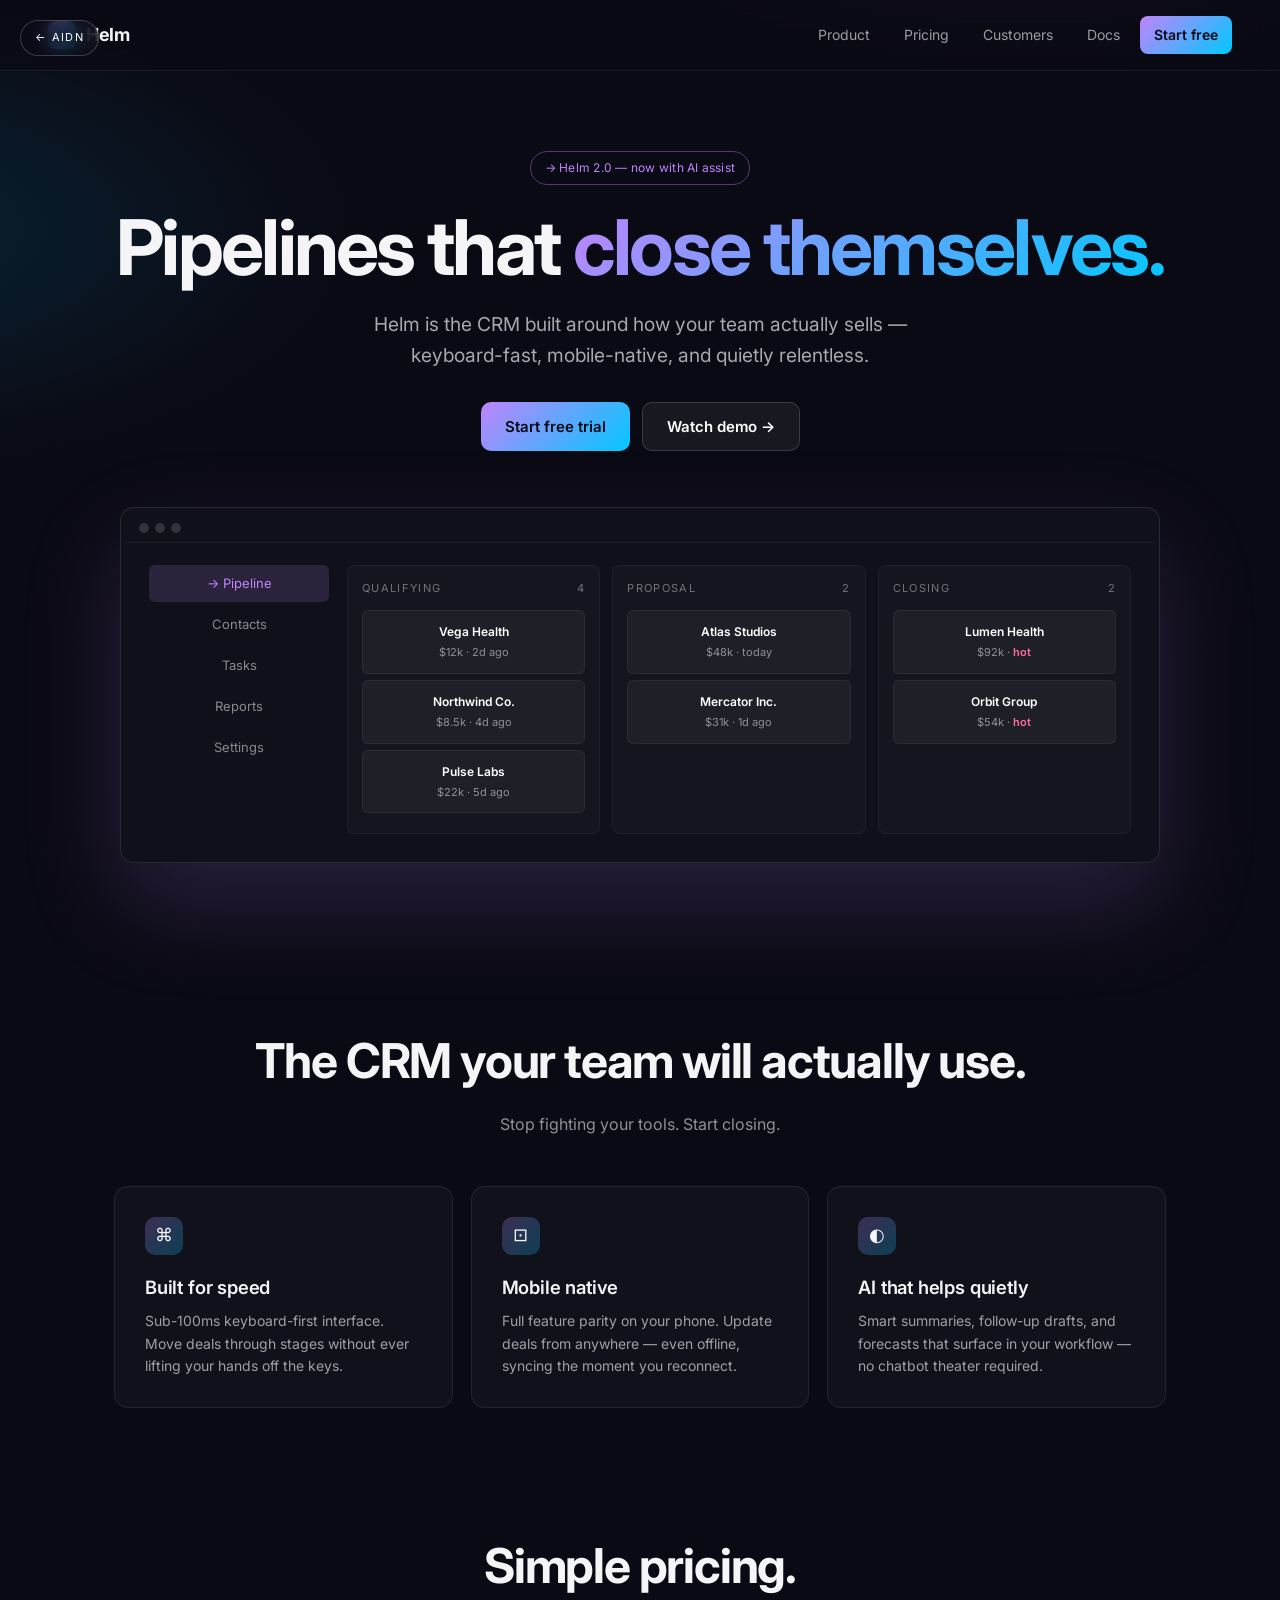
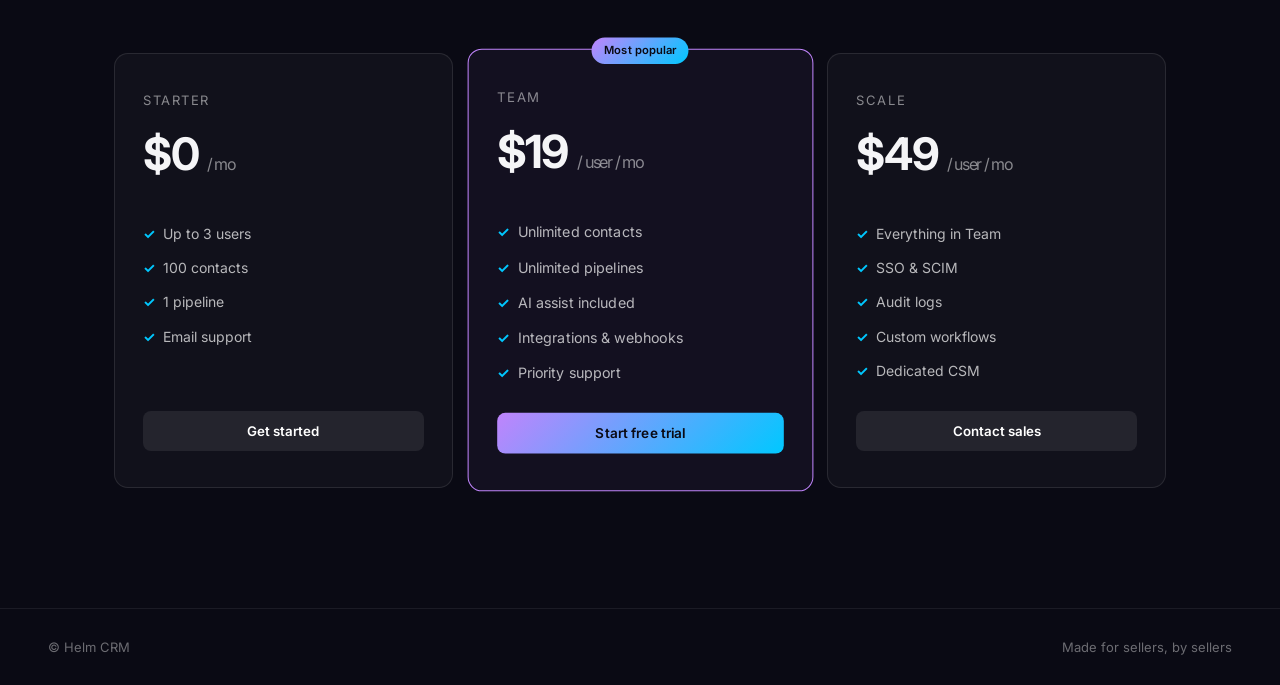
==== demos/helm.html @ 735005d2 "add work section with 4 sample demo sites" ====
<!doctype html>
<html lang="en">
<head>
<meta charset="utf-8">
<meta name="viewport" content="width=device-width,initial-scale=1">
<title>Helm — Pipelines that close themselves</title>
<meta name="description" content="Sample site by aidn. Fictional SaaS CRM brand.">
<link rel="preconnect" href="https://fonts.googleapis.com">
<link href="https://fonts.googleapis.com/css2?family=Inter:wght@400;500;600;700&display=swap" rel="stylesheet">
<style>
  *{box-sizing:border-box;margin:0;padding:0}
  body{font-family:'Inter',sans-serif;background:#0a0a14;color:#f5f5f7;line-height:1.6;min-height:100vh;background-image:radial-gradient(1000px 500px at 80% -10%,rgba(192,132,252,.18),transparent 60%),radial-gradient(800px 400px at -10% 10%,rgba(0,200,255,.12),transparent 60%);overflow-x:hidden}
  a{color:inherit;text-decoration:none}
  .back{position:fixed;top:20px;left:20px;font-size:11px;letter-spacing:.12em;text-transform:uppercase;border:1px solid rgba(255,255,255,.2);padding:8px 14px;border-radius:999px;z-index:50;background:rgba(10,10,20,.7);backdrop-filter:blur(10px);color:#fff;transition:.2s}
  .back:hover{border-color:#c084fc;color:#c084fc}
  .nav{position:sticky;top:0;backdrop-filter:blur(20px);background:rgba(10,10,20,.65);border-bottom:1px solid rgba(255,255,255,.07);padding:16px 48px;display:flex;align-items:center;justify-content:space-between;z-index:10}
  .logo{display:flex;align-items:center;gap:10px;font-weight:700;font-size:18px;letter-spacing:-.02em}
  .logo-mark{width:28px;height:28px;background:linear-gradient(135deg,#c084fc,#00c8ff);border-radius:8px;display:grid;place-items:center;color:#0a0a14;font-size:14px;font-weight:800}
  .nav-c{display:flex;gap:6px;align-items:center;font-size:14px}
  .nav-c a{color:rgba(255,255,255,.6);padding:8px 14px;border-radius:8px;transition:.2s}
  .nav-c a:hover{color:#fff;background:rgba(255,255,255,.05)}
  .nav-cta{padding:9px 16px;background:linear-gradient(135deg,#c084fc,#00c8ff);color:#0a0a14!important;font-weight:600;border-radius:8px}
  .nav-cta:hover{background:linear-gradient(135deg,#c084fc,#00c8ff);box-shadow:0 0 0 3px rgba(192,132,252,.2)}
  .hero{max-width:1100px;margin:0 auto;padding:80px 24px 40px;text-align:center}
  .badge{display:inline-block;padding:6px 14px;border:1px solid rgba(192,132,252,.4);border-radius:999px;font-size:12px;color:#c084fc;margin-bottom:24px;letter-spacing:.02em}
  .hero h1{font-size:clamp(2.6rem,6.2vw,4.8rem);font-weight:700;line-height:1.02;letter-spacing:-.035em;margin-bottom:22px}
  .hero h1 .g{background:linear-gradient(135deg,#c084fc,#00c8ff);-webkit-background-clip:text;background-clip:text;color:transparent}
  .hero p{font-size:1.2rem;color:rgba(255,255,255,.65);max-width:600px;margin:0 auto 32px}
  .ctas{display:flex;gap:12px;justify-content:center;flex-wrap:wrap;margin-bottom:56px}
  .btn{padding:14px 24px;border-radius:10px;font-weight:600;font-size:15px;cursor:pointer;border:0;font-family:inherit;transition:.2s}
  .btn-pri{background:linear-gradient(135deg,#c084fc,#00c8ff);color:#0a0a14}
  .btn-pri:hover{box-shadow:0 0 0 4px rgba(192,132,252,.15),0 10px 30px rgba(192,132,252,.2)}
  .btn-sec{background:rgba(255,255,255,.06);color:#fff;border:1px solid rgba(255,255,255,.15)}
  .btn-sec:hover{background:rgba(255,255,255,.1)}
  .dash{max-width:1040px;margin:0 auto;border:1px solid rgba(255,255,255,.1);border-radius:14px;padding:6px;background:rgba(20,20,30,.6);box-shadow:0 40px 100px rgba(192,132,252,.18)}
  .dash-bar{display:flex;gap:6px;padding:9px 12px;border-bottom:1px solid rgba(255,255,255,.07)}
  .dash-bar span{width:10px;height:10px;border-radius:50%;background:rgba(255,255,255,.15)}
  .dash-content{padding:22px;display:grid;grid-template-columns:180px 1fr;gap:18px;min-height:300px}
  @media(max-width:680px){.dash-content{grid-template-columns:1fr}.dash-side{display:none}}
  .dash-side{display:flex;flex-direction:column;gap:4px;font-size:13px;color:rgba(255,255,255,.5)}
  .dash-side div{padding:8px 12px;border-radius:6px;cursor:pointer;transition:.2s}
  .dash-side div:hover{background:rgba(255,255,255,.04);color:#fff}
  .dash-side div.act{background:rgba(192,132,252,.15);color:#c084fc}
  .dash-cols{display:grid;grid-template-columns:repeat(3,1fr);gap:12px}
  @media(max-width:520px){.dash-cols{grid-template-columns:1fr}}
  .dash-col{background:rgba(255,255,255,.025);border-radius:8px;padding:14px;border:1px solid rgba(255,255,255,.04)}
  .dash-col-h{font-size:11px;color:rgba(255,255,255,.4);letter-spacing:.12em;text-transform:uppercase;margin-bottom:12px;display:flex;justify-content:space-between}
  .dash-card{background:rgba(255,255,255,.045);border:1px solid rgba(255,255,255,.06);border-radius:6px;padding:11px;margin-bottom:6px;font-size:12px;cursor:grab;transition:.2s}
  .dash-card:hover{border-color:rgba(192,132,252,.3);transform:translateY(-1px)}
  .dash-card-name{color:#fff;font-weight:600;margin-bottom:3px}
  .dash-card-val{color:rgba(255,255,255,.5);font-size:11px}
  .dash-card-val .hot{color:#ff6b9a;font-weight:600}
  .features{max-width:1100px;margin:120px auto;padding:0 24px}
  .features-h{text-align:center;margin-bottom:48px}
  .features-h h2{font-size:clamp(2rem,4vw,3rem);font-weight:700;letter-spacing:-.025em;margin-bottom:12px}
  .features-h p{color:rgba(255,255,255,.55)}
  .feat-grid{display:grid;grid-template-columns:repeat(auto-fit,minmax(280px,1fr));gap:18px}
  .feat{padding:30px;background:rgba(255,255,255,.03);border:1px solid rgba(255,255,255,.08);border-radius:14px;transition:.3s}
  .feat:hover{background:rgba(255,255,255,.05);border-color:rgba(192,132,252,.3);transform:translateY(-2px)}
  .feat-icon{width:38px;height:38px;border-radius:10px;background:linear-gradient(135deg,rgba(192,132,252,.25),rgba(0,200,255,.25));display:grid;place-items:center;margin-bottom:18px;font-size:18px}
  .feat h3{font-size:1.15rem;font-weight:600;margin-bottom:8px;letter-spacing:-.01em}
  .feat p{color:rgba(255,255,255,.6);font-size:14px}
  .pricing{max-width:1100px;margin:120px auto;padding:0 24px;text-align:center}
  .pricing h2{font-size:clamp(2rem,4vw,3rem);font-weight:700;letter-spacing:-.025em;margin-bottom:48px}
  .tiers{display:grid;grid-template-columns:repeat(auto-fit,minmax(260px,1fr));gap:18px}
  .tier{padding:36px 28px;background:rgba(255,255,255,.03);border:1px solid rgba(255,255,255,.1);border-radius:14px;text-align:left;display:flex;flex-direction:column}
  .tier.pop{border-color:#c084fc;background:rgba(192,132,252,.05);position:relative;transform:scale(1.02)}
  .tier.pop::before{content:'Most popular';position:absolute;top:-12px;left:50%;transform:translateX(-50%);background:linear-gradient(135deg,#c084fc,#00c8ff);color:#0a0a14;padding:4px 12px;border-radius:999px;font-size:11px;font-weight:600;white-space:nowrap}
  .tier-name{font-size:13px;letter-spacing:.12em;text-transform:uppercase;color:rgba(255,255,255,.5);margin-bottom:8px}
  .tier-price{font-size:2.8rem;font-weight:700;letter-spacing:-.03em;margin-bottom:4px}
  .tier-price span{font-size:1rem;color:rgba(255,255,255,.5);font-weight:400}
  .tier ul{list-style:none;margin:22px 0;flex:1}
  .tier li{padding:6px 0;font-size:14px;color:rgba(255,255,255,.7)}
  .tier li::before{content:'✓';color:#00c8ff;font-weight:700;margin-right:8px}
  .tier-btn{width:100%;padding:12px;border-radius:8px;background:rgba(255,255,255,.08);color:#fff;border:0;cursor:pointer;font-weight:600;font-family:inherit;transition:.2s}
  .tier-btn:hover{background:rgba(255,255,255,.12)}
  .tier.pop .tier-btn{background:linear-gradient(135deg,#c084fc,#00c8ff);color:#0a0a14}
  .ftr{border-top:1px solid rgba(255,255,255,.07);padding:28px 48px;display:flex;justify-content:space-between;font-size:13px;color:rgba(255,255,255,.4);flex-wrap:wrap;gap:12px;margin-top:80px}
  @media(max-width:560px){.nav{padding:14px 20px}.nav-c a:not(.nav-cta){display:none}}
</style>
</head>
<body>
<a class="back" href="/">← aidn</a>
<nav class="nav">
  <div class="logo"><span class="logo-mark">H</span> Helm</div>
  <div class="nav-c">
    <a href="#">Product</a>
    <a href="#">Pricing</a>
    <a href="#">Customers</a>
    <a href="#">Docs</a>
    <a href="#" class="nav-cta">Start free</a>
  </div>
</nav>

<section class="hero">
  <div class="badge">→ Helm 2.0 — now with AI assist</div>
  <h1>Pipelines that <span class="g">close themselves.</span></h1>
  <p>Helm is the CRM built around how your team actually sells — keyboard-fast, mobile-native, and quietly relentless.</p>
  <div class="ctas">
    <button class="btn btn-pri">Start free trial</button>
    <button class="btn btn-sec">Watch demo →</button>
  </div>
  <div class="dash">
    <div class="dash-bar"><span></span><span></span><span></span></div>
    <div class="dash-content">
      <div class="dash-side">
        <div class="act">→ Pipeline</div>
        <div>Contacts</div>
        <div>Tasks</div>
        <div>Reports</div>
        <div>Settings</div>
      </div>
      <div class="dash-cols">
        <div class="dash-col">
          <div class="dash-col-h"><span>Qualifying</span><span>4</span></div>
          <div class="dash-card"><div class="dash-card-name">Vega Health</div><div class="dash-card-val">$12k · 2d ago</div></div>
          <div class="dash-card"><div class="dash-card-name">Northwind Co.</div><div class="dash-card-val">$8.5k · 4d ago</div></div>
          <div class="dash-card"><div class="dash-card-name">Pulse Labs</div><div class="dash-card-val">$22k · 5d ago</div></div>
        </div>
        <div class="dash-col">
          <div class="dash-col-h"><span>Proposal</span><span>2</span></div>
          <div class="dash-card"><div class="dash-card-name">Atlas Studios</div><div class="dash-card-val">$48k · today</div></div>
          <div class="dash-card"><div class="dash-card-name">Mercator Inc.</div><div class="dash-card-val">$31k · 1d ago</div></div>
        </div>
        <div class="dash-col">
          <div class="dash-col-h"><span>Closing</span><span>2</span></div>
          <div class="dash-card"><div class="dash-card-name">Lumen Health</div><div class="dash-card-val">$92k · <span class="hot">hot</span></div></div>
          <div class="dash-card"><div class="dash-card-name">Orbit Group</div><div class="dash-card-val">$54k · <span class="hot">hot</span></div></div>
        </div>
      </div>
    </div>
  </div>
</section>

<section class="features">
  <div class="features-h">
    <h2>The CRM your team will actually use.</h2>
    <p>Stop fighting your tools. Start closing.</p>
  </div>
  <div class="feat-grid">
    <div class="feat">
      <div class="feat-icon">⌘</div>
      <h3>Built for speed</h3>
      <p>Sub-100ms keyboard-first interface. Move deals through stages without ever lifting your hands off the keys.</p>
    </div>
    <div class="feat">
      <div class="feat-icon">⊡</div>
      <h3>Mobile native</h3>
      <p>Full feature parity on your phone. Update deals from anywhere — even offline, syncing the moment you reconnect.</p>
    </div>
    <div class="feat">
      <div class="feat-icon">◐</div>
      <h3>AI that helps quietly</h3>
      <p>Smart summaries, follow-up drafts, and forecasts that surface in your workflow — no chatbot theater required.</p>
    </div>
  </div>
</section>

<section class="pricing">
  <h2>Simple pricing.</h2>
  <div class="tiers">
    <div class="tier">
      <div class="tier-name">Starter</div>
      <div class="tier-price">$0 <span>/ mo</span></div>
      <ul><li>Up to 3 users</li><li>100 contacts</li><li>1 pipeline</li><li>Email support</li></ul>
      <button class="tier-btn">Get started</button>
    </div>
    <div class="tier pop">
      <div class="tier-name">Team</div>
      <div class="tier-price">$19 <span>/ user / mo</span></div>
      <ul><li>Unlimited contacts</li><li>Unlimited pipelines</li><li>AI assist included</li><li>Integrations &amp; webhooks</li><li>Priority support</li></ul>
      <button class="tier-btn">Start free trial</button>
    </div>
    <div class="tier">
      <div class="tier-name">Scale</div>
      <div class="tier-price">$49 <span>/ user / mo</span></div>
      <ul><li>Everything in Team</li><li>SSO &amp; SCIM</li><li>Audit logs</li><li>Custom workflows</li><li>Dedicated CSM</li></ul>
      <button class="tier-btn">Contact sales</button>
    </div>
  </div>
</section>

<footer class="ftr">
  <span>© Helm CRM</span>
  <span>Made for sellers, by sellers</span>
</footer>
</body>
</html>
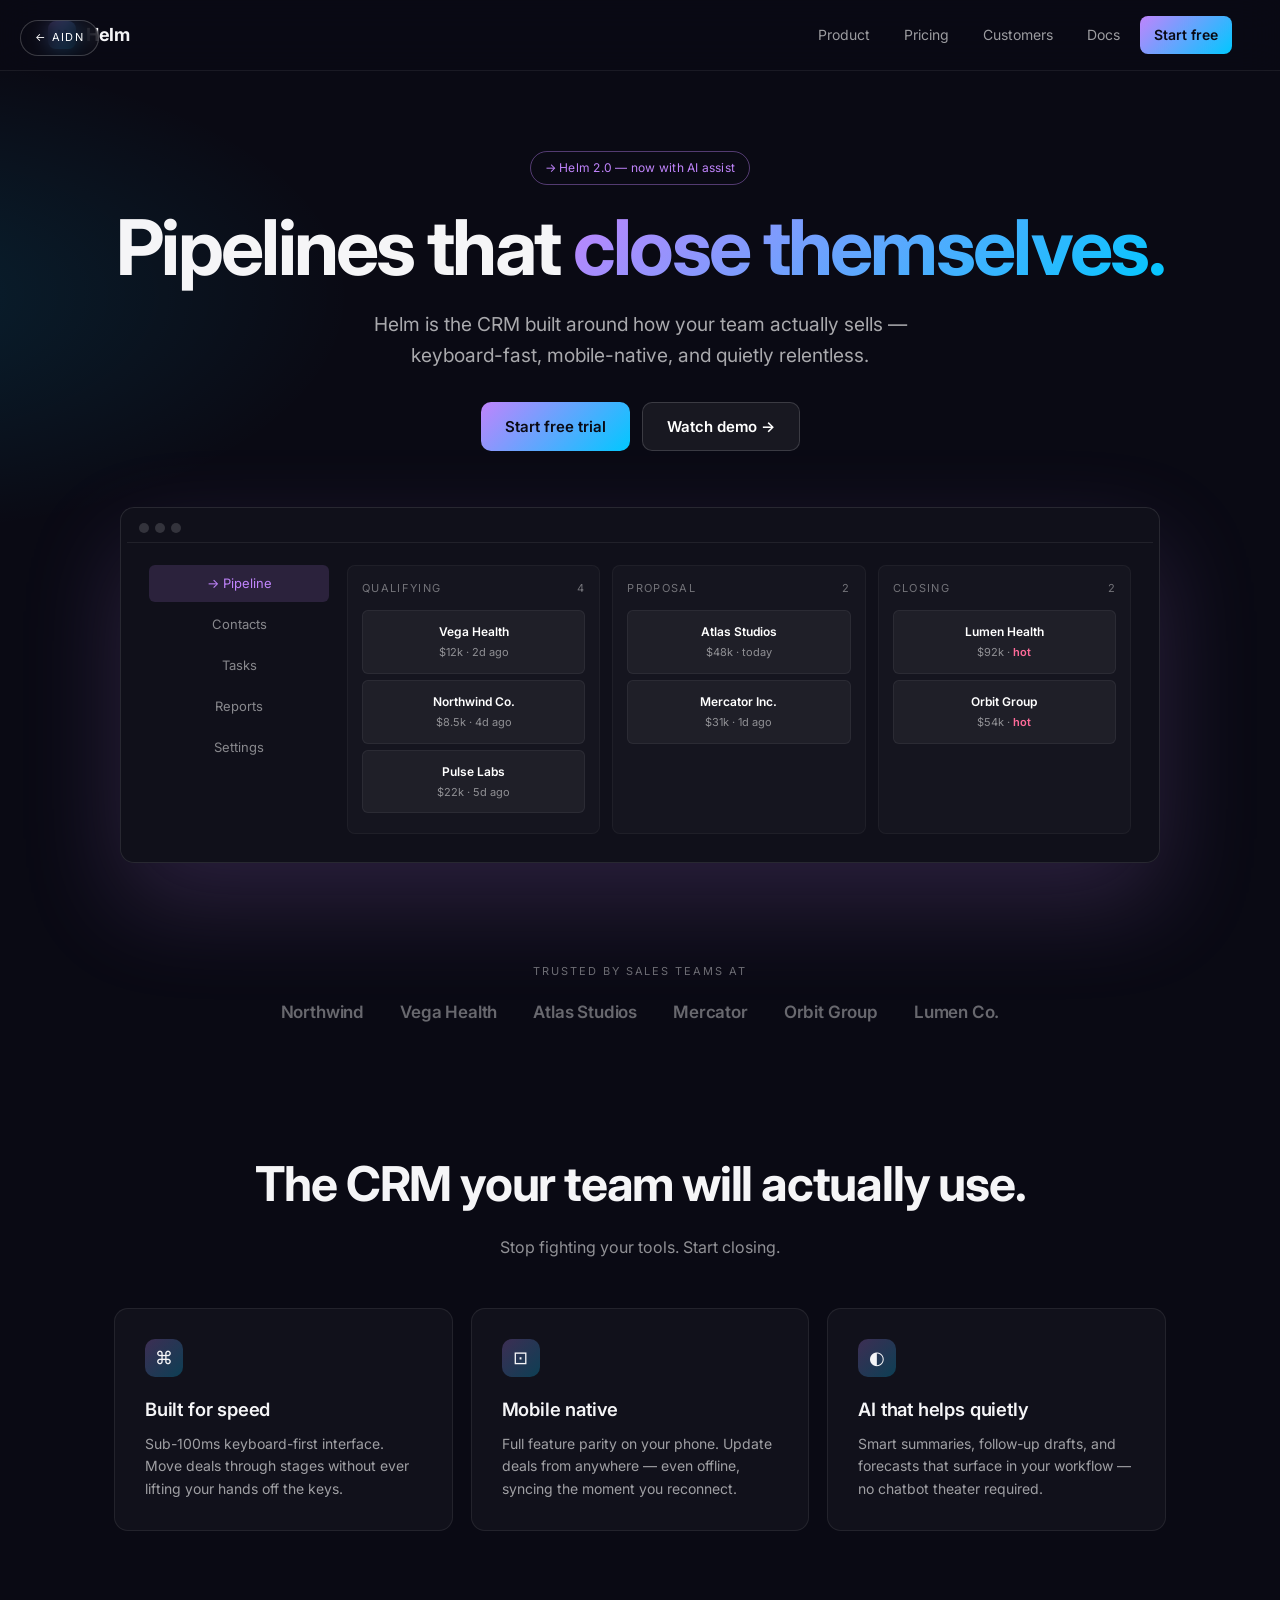
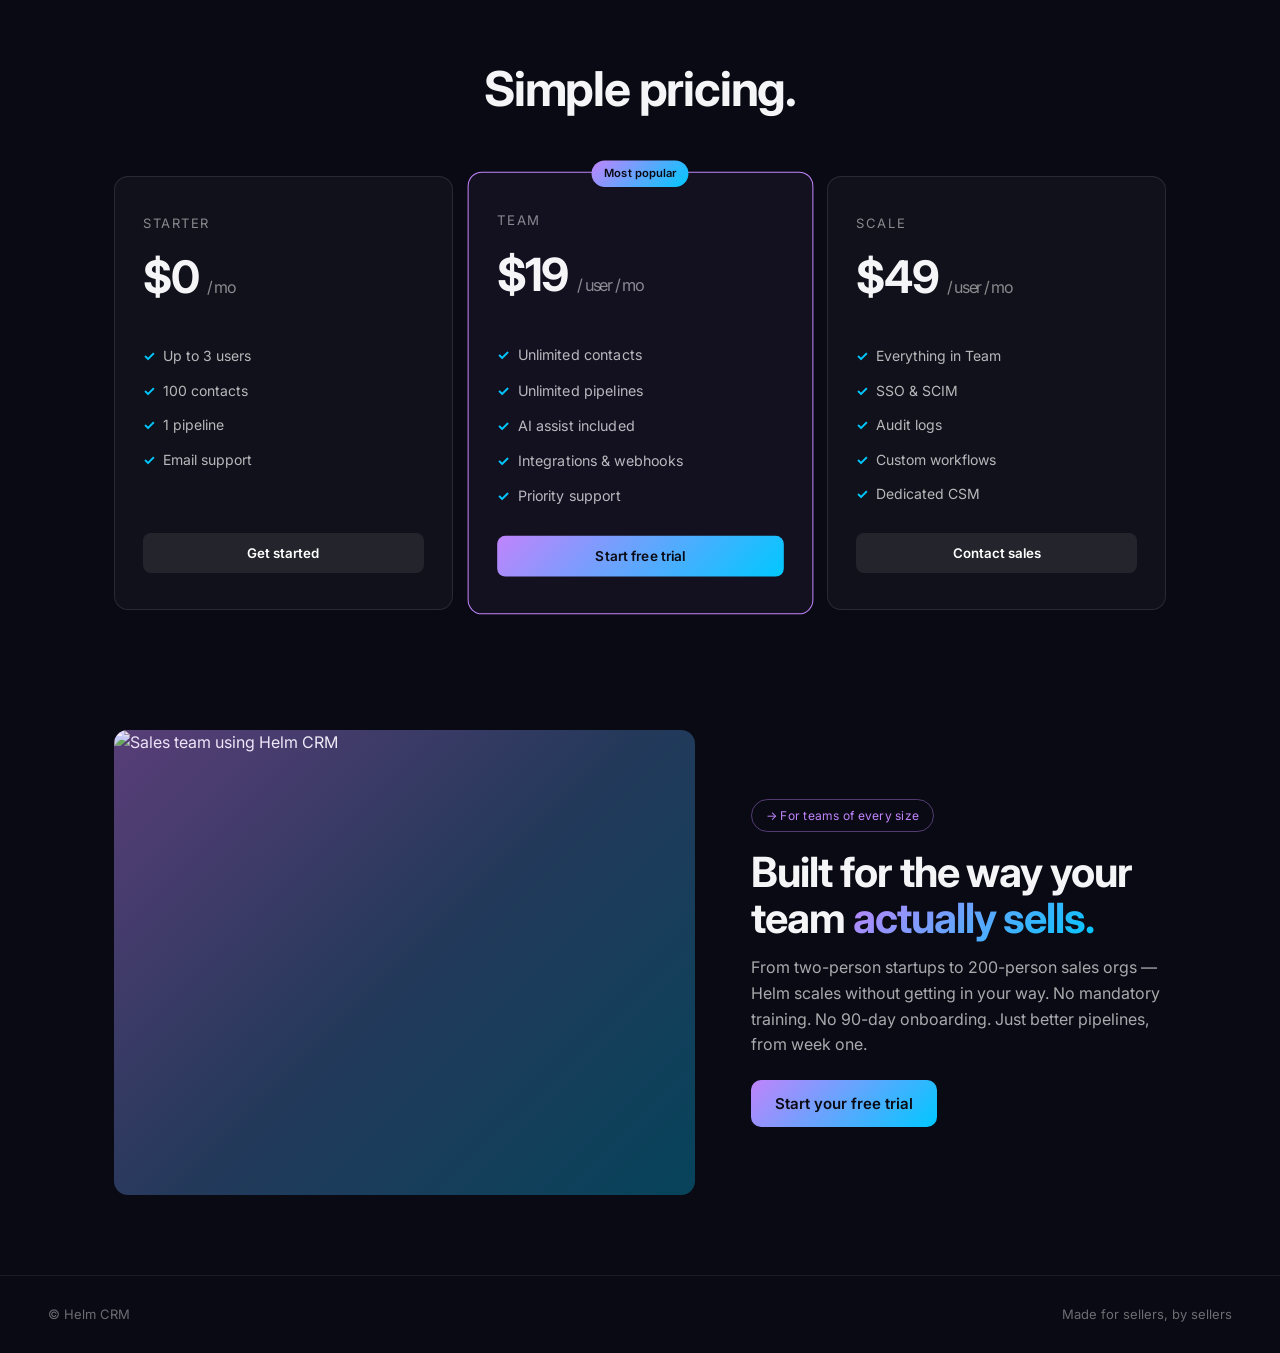
==== commit 1f832a8b: "add real photography to all demo sites" ====
--- a/demos/helm.html
+++ b/demos/helm.html
@@ -5,6 +5,7 @@
 <meta name="viewport" content="width=device-width,initial-scale=1">
 <title>Helm — Pipelines that close themselves</title>
 <meta name="description" content="Sample site by aidn. Fictional SaaS CRM brand.">
+<link rel="icon" href="data:image/svg+xml,%3Csvg xmlns='http://www.w3.org/2000/svg' viewBox='0 0 64 64'%3E%3Cdefs%3E%3ClinearGradient id='g' x1='0' x2='1' y1='0' y2='1'%3E%3Cstop offset='0' stop-color='%2300ffd1'/%3E%3Cstop offset='.5' stop-color='%23c084fc'/%3E%3Cstop offset='1' stop-color='%23ff4d8d'/%3E%3C/linearGradient%3E%3C/defs%3E%3Crect width='64' height='64' rx='14' fill='%2307070a'/%3E%3Ctext x='50%25' y='62%25' text-anchor='middle' font-family='Space Grotesk, sans-serif' font-weight='700' font-size='38' fill='url(%23g)'%3Ea%3C/text%3E%3C/svg%3E">
 <link rel="preconnect" href="https://fonts.googleapis.com">
 <link href="https://fonts.googleapis.com/css2?family=Inter:wght@400;500;600;700&display=swap" rel="stylesheet">
 <style>
@@ -76,6 +77,20 @@
   .tier-btn:hover{background:rgba(255,255,255,.12)}
   .tier.pop .tier-btn{background:linear-gradient(135deg,#c084fc,#00c8ff);color:#0a0a14}
   .ftr{border-top:1px solid rgba(255,255,255,.07);padding:28px 48px;display:flex;justify-content:space-between;font-size:13px;color:rgba(255,255,255,.4);flex-wrap:wrap;gap:12px;margin-top:80px}
+  .trusted{max-width:1100px;margin:60px auto 0;padding:0 24px;text-align:center}
+  .trusted-l{font-family:'Inter',sans-serif;font-size:11px;letter-spacing:.18em;text-transform:uppercase;color:rgba(255,255,255,.4);margin-bottom:18px}
+  .trusted-logos{display:flex;flex-wrap:wrap;justify-content:center;gap:36px;align-items:center;opacity:.7}
+  .trusted-logos span{font-family:'Inter',sans-serif;font-size:17px;font-weight:600;letter-spacing:-.01em;color:rgba(255,255,255,.55);transition:color .2s ease}
+  .trusted-logos span:hover{color:#fff}
+  .life{max-width:1100px;margin:120px auto 0;padding:0 24px;display:grid;grid-template-columns:1.4fr 1fr;gap:56px;align-items:center}
+  @media(max-width:760px){.life{grid-template-columns:1fr;gap:32px}}
+  .life-img{aspect-ratio:5/4;border-radius:14px;overflow:hidden;background:linear-gradient(135deg,rgba(192,132,252,.3),rgba(0,200,255,.3));position:relative}
+  .life-img img{width:100%;height:100%;object-fit:cover;display:block}
+  .life-img::after{content:'';position:absolute;inset:0;background:linear-gradient(135deg,rgba(192,132,252,.18),transparent 50%);pointer-events:none}
+  .life-c .badge{margin-bottom:18px}
+  .life-c h2{font-size:clamp(1.8rem,3.5vw,2.6rem);font-weight:700;letter-spacing:-.025em;margin-bottom:14px;line-height:1.1}
+  .life-c h2 .g{background:linear-gradient(135deg,#c084fc,#00c8ff);-webkit-background-clip:text;background-clip:text;color:transparent}
+  .life-c p{color:rgba(255,255,255,.65);margin-bottom:22px}
   @media(max-width:560px){.nav{padding:14px 20px}.nav-c a:not(.nav-cta){display:none}}
 </style>
 </head>
@@ -132,6 +147,18 @@
   </div>
 </section>
 
+<section class="trusted">
+  <div class="trusted-l">Trusted by sales teams at</div>
+  <div class="trusted-logos">
+    <span>Northwind</span>
+    <span>Vega Health</span>
+    <span>Atlas Studios</span>
+    <span>Mercator</span>
+    <span>Orbit Group</span>
+    <span>Lumen Co.</span>
+  </div>
+</section>
+
 <section class="features">
   <div class="features-h">
     <h2>The CRM your team will actually use.</h2>
@@ -180,6 +207,18 @@
   </div>
 </section>
 
+<section class="life">
+  <div class="life-img">
+    <img src="https://images.unsplash.com/photo-1556761175-5973dc0f32e7?w=1200&q=80&auto=format&fit=crop" alt="Sales team using Helm CRM" loading="lazy">
+  </div>
+  <div class="life-c">
+    <span class="badge">→ For teams of every size</span>
+    <h2>Built for the way your team <span class="g">actually sells.</span></h2>
+    <p>From two-person startups to 200-person sales orgs — Helm scales without getting in your way. No mandatory training. No 90-day onboarding. Just better pipelines, from week one.</p>
+    <button class="btn btn-pri">Start your free trial</button>
+  </div>
+</section>
+
 <footer class="ftr">
   <span>© Helm CRM</span>
   <span>Made for sellers, by sellers</span>
